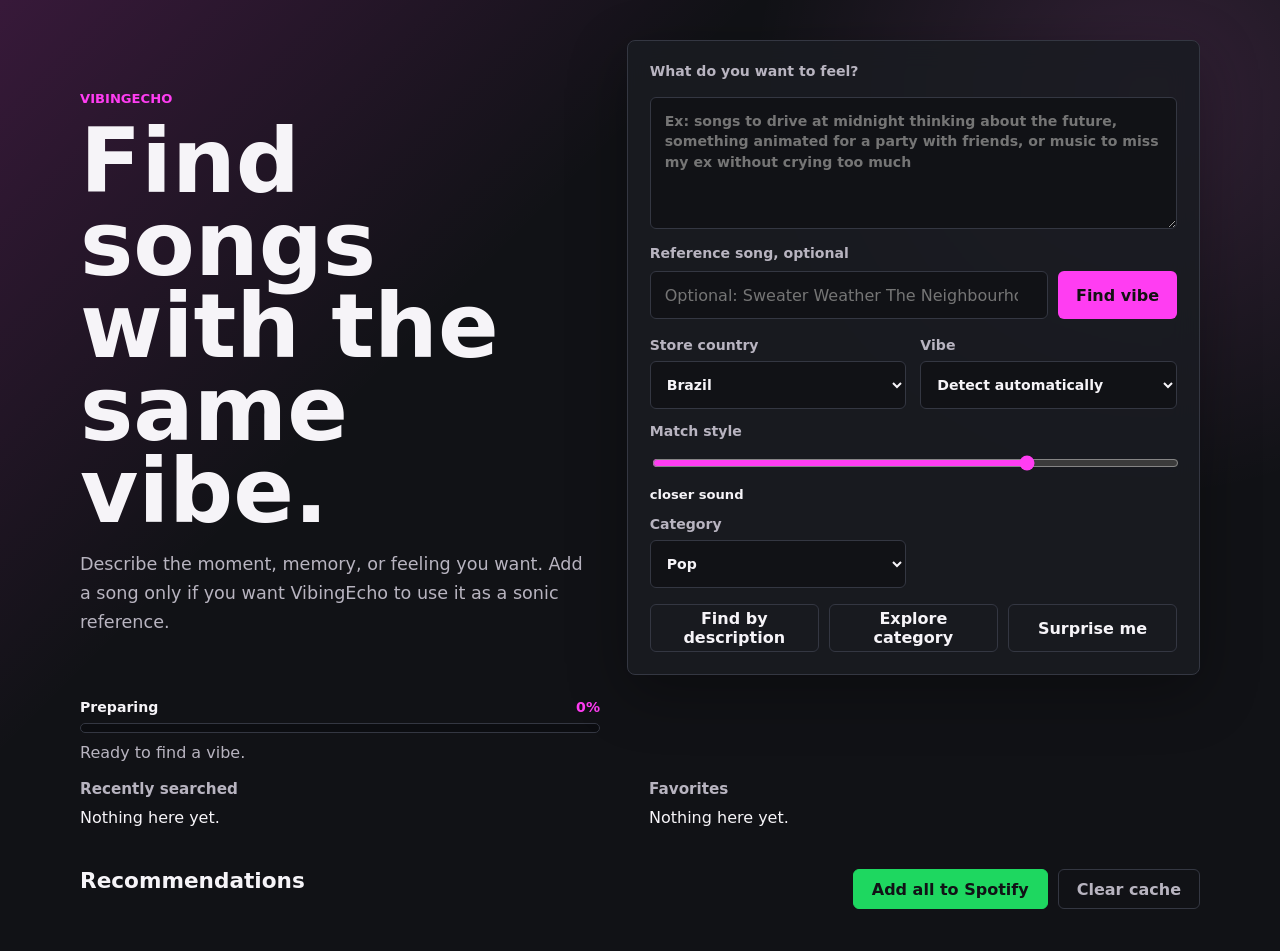
==== index.html @ 43f23a12 "Add files via upload" ====
<!doctype html>
<html lang="en">
  <head>
    <meta charset="UTF-8" />
    <meta name="viewport" content="width=device-width, initial-scale=1.0" />
    <title>VibingEcho</title>
    <link rel="stylesheet" href="styles.css" />
  </head>
  <body>
    <main class="app-shell">
      <section class="hero">
        <div class="hero-copy">
          <p class="eyebrow">VibingEcho</p>
          <h1>Find songs with the same vibe.</h1>
          <p>
            Describe the moment, memory, or feeling you want. Add a song only
            if you want VibingEcho to use it as a sonic reference.
          </p>
        </div>

        <form class="search-panel" id="recommendation-form">
          <label class="vibe-prompt-label" for="vibe-prompt">
            What do you want to feel?
            <textarea
              id="vibe-prompt"
              rows="5"
              placeholder="Ex: songs to drive at midnight thinking about the future, something animated for a party with friends, or music to miss my ex without crying too much"
            ></textarea>
          </label>

          <label for="music-query">Reference song, optional</label>
          <div class="search-row">
            <input
              id="music-query"
              name="query"
              type="search"
              autocomplete="off"
              placeholder="Optional: Sweater Weather The Neighbourhood"
            />
            <button type="submit">Find vibe</button>
          </div>

          <div class="controls">
            <label>
              Store country
              <select id="country">
                <option value="BR" selected>Brazil</option>
                <option value="US">United States</option>
                <option value="PT">Portugal</option>
                <option value="GB">United Kingdom</option>
                <option value="ES">Spain</option>
              </select>
            </label>

            <label>
              Vibe
              <select id="mood">
                <option value="auto" selected>Detect automatically</option>
                <option value="melancholic">Melancholic</option>
                <option value="romantic">Romantic</option>
                <option value="energetic">Energetic</option>
                <option value="calm">Calm</option>
                <option value="dark">Dark</option>
                <option value="bright">Bright</option>
                <option value="dreamy">Dreamy</option>
                <option value="nostalgic">Nostalgic</option>
                <option value="groovy">Groovy</option>
                <option value="aggressive">Aggressive</option>
                <option value="sensual">Sensual</option>
                <option value="cinematic">Cinematic</option>
                <option value="lonely">Lonely</option>
                <option value="euphoric">Euphoric</option>
              </select>
            </label>

            <label class="range-control">
              Match style
              <input id="similarity" type="range" min="0" max="100" value="72" />
              <span id="similarity-label">closer sound</span>
            </label>

            <label>
              Category
              <select id="category">
                <option value="pop">Pop</option>
                <option value="r&b">R&B / Soul</option>
                <option value="rock">Rock</option>
                <option value="hip-hop">Hip-Hop</option>
                <option value="dance">Dance / Electronic</option>
                <option value="indie">Indie / Alternative</option>
                <option value="latin">Latin</option>
                <option value="funk">Funk</option>
                <option value="disco">Disco</option>
                <option value="new-wave">New Wave</option>
                <option value="synth-pop">Synth Pop</option>
                <option value="trap">Trap</option>
                <option value="reggaeton">Reggaeton</option>
                <option value="mpb">MPB</option>
                <option value="jazz">Jazz</option>
                <option value="blues">Blues</option>
                <option value="folk">Folk</option>
                <option value="acoustic">Acoustic</option>
                <option value="ambient">Ambient</option>
                <option value="metal">Metal</option>
                <option value="punk">Punk</option>
                <option value="k-pop">K-Pop</option>
                <option value="soundtrack">Soundtrack</option>
                <option value="calm">Calm</option>
                <option value="dark">Dark</option>
                <option value="party">Party</option>
                <option value="workout">Workout</option>
                <option value="night-drive">Night Drive</option>
                <option value="heartbreak">Heartbreak</option>
              </select>
            </label>

          </div>
          <div class="quick-actions">
            <button id="vibe-prompt-button" type="button">Find by description</button>
            <button id="category-button" type="button">Explore category</button>
            <button id="surprise-button" type="button">Surprise me</button>
          </div>
        </form>
      </section>

      <section class="status-area" aria-live="polite">
        <div class="progress-wrap" id="progress-wrap" hidden>
          <div class="progress-meta">
            <span id="progress-label">Preparing</span>
            <strong id="progress-percent">0%</strong>
          </div>
          <div class="progress-track">
            <span id="progress-bar"></span>
          </div>
        </div>
        <p id="status-text">Ready to find a vibe.</p>
      </section>

      <section class="library-section">
        <div>
          <h2>Recently searched</h2>
          <div id="history-list" class="chip-list"></div>
        </div>
        <div>
          <h2>Favorites</h2>
          <div id="favorites-list" class="chip-list"></div>
        </div>
      </section>

      <section class="seed-section" id="seed-section" hidden>
        <h2>Found reference</h2>
        <div id="seed-card" class="seed-card"></div>
      </section>

      <section class="results-section">
        <div class="section-heading">
          <h2>Recommendations</h2>
          <div class="section-actions">
            <button id="spotify-playlist" type="button" title="Create a Spotify playlist">
              Add all to Spotify
            </button>
            <button id="clear-cache" type="button" title="Clear local cache">
              Clear cache
            </button>
          </div>
        </div>
        <div id="results" class="results-grid"></div>
      </section>
    </main>

    <template id="track-card-template">
      <article class="track-card">
        <img class="cover" alt="" />
        <div class="track-info">
          <div class="match-row">
            <span class="match-score"></span>
            <span class="mood-tag"></span>
          </div>
          <h3></h3>
          <p class="artist"></p>
          <p class="why"></p>
          <div class="vibe-bars"></div>
          <div class="actions">
            <audio controls preload="none"></audio>
            <div class="card-buttons">
              <button class="more-like" type="button">More like this</button>
              <button class="favorite" type="button">Save</button>
              <a target="_blank" rel="noreferrer">Open track</a>
            </div>
          </div>
          <small>Preview and cover from Deezer when available.</small>
        </div>
      </article>
    </template>

    <script src="app.js?v=vibingecho-vibe-prompt-v45"></script>
  </body>
</html>
---- styles.css ----
:root {
  color-scheme: dark;
  --bg: #111216;
  --panel: #1a1c22;
  --panel-strong: #242733;
  --text: #f6f4f8;
  --muted: #b8b4c0;
  --line: #343742;
  --accent: #ff3df2;
  --accent-strong: #ff78f6;
  --blue: #ff8af7;
  --green: #ff3df2;
  --shadow: 0 18px 60px rgba(0, 0, 0, 0.32);
  font-family:
    Inter, ui-sans-serif, system-ui, -apple-system, BlinkMacSystemFont, "Segoe UI",
    sans-serif;
}

* {
  box-sizing: border-box;
}

body {
  min-height: 100vh;
  margin: 0;
  background:
    linear-gradient(135deg, rgba(255, 61, 242, 0.16), transparent 34%),
    radial-gradient(circle at 90% 10%, rgba(255, 120, 246, 0.14), transparent 28%),
    var(--bg);
  color: var(--text);
}

button,
input,
select,
textarea {
  font: inherit;
}

.app-shell {
  width: min(1120px, calc(100% - 32px));
  margin: 0 auto;
  padding: 40px 0;
}

.hero {
  display: grid;
  grid-template-columns: minmax(0, 0.95fr) minmax(320px, 1.05fr);
  gap: 28px;
  align-items: end;
  min-height: 420px;
}

.hero-copy {
  padding-bottom: 20px;
}

.eyebrow {
  margin: 0 0 14px;
  color: var(--accent);
  font-size: 0.82rem;
  font-weight: 800;
  letter-spacing: 0;
  text-transform: uppercase;
}

h1,
h2,
h3,
p {
  margin-top: 0;
}

h1 {
  max-width: 640px;
  margin-bottom: 18px;
  font-size: clamp(2.8rem, 7vw, 6rem);
  line-height: 0.92;
  letter-spacing: 0;
}

.hero-copy p:last-child {
  max-width: 520px;
  color: var(--muted);
  font-size: 1.1rem;
  line-height: 1.65;
}

.search-panel {
  padding: 22px;
  background: rgba(26, 28, 34, 0.88);
  border: 1px solid var(--line);
  border-radius: 8px;
  box-shadow: var(--shadow);
  backdrop-filter: blur(14px);
}

.search-panel > label,
.controls label {
  display: grid;
  gap: 8px;
  color: var(--muted);
  font-size: 0.88rem;
  font-weight: 700;
}

.search-row {
  display: grid;
  grid-template-columns: 1fr auto;
  gap: 10px;
  margin-top: 10px;
}

input,
select,
textarea {
  width: 100%;
  min-height: 48px;
  color: var(--text);
  background: #111216;
  border: 1px solid var(--line);
  border-radius: 6px;
  outline: none;
}

input {
  padding: 0 14px;
}

textarea {
  min-height: 132px;
  margin-top: 10px;
  padding: 13px 14px;
  resize: vertical;
  line-height: 1.45;
}

input[type="range"] {
  min-height: 28px;
  padding: 0;
  accent-color: var(--accent);
}

select {
  padding: 0 12px;
}

input:focus,
select:focus,
textarea:focus {
  border-color: var(--blue);
  box-shadow: 0 0 0 3px rgba(255, 61, 242, 0.16);
}

button {
  min-height: 48px;
  padding: 0 18px;
  color: #121212;
  background: var(--accent);
  border: 0;
  border-radius: 6px;
  font-weight: 900;
  cursor: pointer;
}

button:hover {
  filter: brightness(1.06);
}

button:disabled {
  cursor: wait;
  opacity: 0.65;
}

.controls {
  display: grid;
  grid-template-columns: repeat(2, minmax(0, 1fr));
  gap: 14px;
  margin-top: 18px;
}

.range-control {
  grid-column: 1 / -1;
}

#similarity-label {
  color: var(--text);
  font-size: 0.82rem;
}

.quick-actions {
  display: grid;
  grid-template-columns: repeat(3, minmax(0, 1fr));
  gap: 10px;
  margin-top: 16px;
}

.vibe-prompt-label {
  margin-bottom: 16px;
}

.quick-actions button,
.card-buttons button {
  color: var(--text);
  background: transparent;
  border: 1px solid var(--line);
}

.toggle {
  grid-column: 1 / -1;
  grid-template-columns: auto 1fr;
  align-items: center;
  color: var(--text);
}

.toggle input {
  width: 18px;
  min-height: 18px;
  accent-color: var(--accent);
}

.status-area {
  min-height: 48px;
  margin-top: 24px;
  color: var(--muted);
}

.progress-wrap {
  display: grid;
  gap: 8px;
  max-width: 520px;
  margin-bottom: 10px;
}

.progress-meta {
  display: flex;
  justify-content: space-between;
  gap: 14px;
  color: var(--text);
  font-size: 0.88rem;
  font-weight: 800;
}

.progress-meta strong {
  color: var(--accent);
}

.progress-track {
  width: 100%;
  height: 10px;
  overflow: hidden;
  background: #0c0d11;
  border: 1px solid var(--line);
  border-radius: 999px;
}

.progress-track span {
  display: block;
  width: 0%;
  height: 100%;
  background: linear-gradient(90deg, var(--accent), var(--accent-strong));
  border-radius: inherit;
  transition: width 220ms ease;
}

.library-section {
  display: grid;
  grid-template-columns: repeat(2, minmax(0, 1fr));
  gap: 18px;
  margin-top: 18px;
}

.library-section h2 {
  margin-bottom: 10px;
  color: var(--muted);
  font-size: 0.95rem;
}

.chip-list {
  display: flex;
  min-height: 34px;
  flex-wrap: wrap;
  gap: 8px;
}

.chip-list button {
  min-height: 34px;
  padding: 0 11px;
  color: var(--text);
  background: var(--panel);
  border: 1px solid var(--line);
  font-size: 0.82rem;
}

.empty-chip {
  color: var(--muted);
  font-size: 0.85rem;
}

.seed-section,
.results-section {
  margin-top: 26px;
}

.section-heading {
  display: flex;
  gap: 16px;
  align-items: center;
  justify-content: space-between;
}

.section-actions {
  display: flex;
  flex-wrap: wrap;
  gap: 10px;
  justify-content: flex-end;
}

.section-heading button {
  min-height: 40px;
  color: var(--muted);
  background: transparent;
  border: 1px solid var(--line);
}

#spotify-playlist {
  color: #111216;
  background: #1ed760;
  border-color: #1ed760;
}

.seed-card,
.track-card {
  display: grid;
  grid-template-columns: 126px 1fr;
  gap: 18px;
  background: var(--panel);
  border: 1px solid var(--line);
  border-radius: 8px;
}

.seed-card {
  padding: 16px;
}

.results-grid {
  display: grid;
  grid-template-columns: repeat(2, minmax(0, 1fr));
  gap: 16px;
}

.track-card {
  min-height: 220px;
  overflow: hidden;
}

.cover {
  width: 100%;
  height: 100%;
  min-height: 220px;
  object-fit: cover;
  background: var(--panel-strong);
}

.prompt-art {
  display: grid;
  min-height: 220px;
  place-items: center;
  color: #111216;
  background:
    radial-gradient(circle at 70% 20%, rgba(255, 120, 246, 0.85), transparent 32%),
    linear-gradient(135deg, var(--accent), #5a5360);
  font-size: 2.2rem;
  font-weight: 950;
}

.prompt-tags {
  display: flex;
  flex-wrap: wrap;
  gap: 8px;
  margin-top: 12px;
}

.track-info {
  min-width: 0;
  padding: 16px 16px 16px 0;
}

.match-row {
  display: flex;
  flex-wrap: wrap;
  gap: 8px;
  margin-bottom: 10px;
}

.match-score,
.mood-tag,
.category-tag {
  display: inline-flex;
  align-items: center;
  min-height: 26px;
  padding: 0 9px;
  border-radius: 999px;
  font-size: 0.78rem;
  font-weight: 900;
}

.match-score {
  color: #121212;
  background: var(--green);
}

.mood-tag {
  color: var(--blue);
  background: rgba(255, 61, 242, 0.12);
}

.category-tag {
  color: var(--muted);
  background: rgba(255, 255, 255, 0.05);
  border: 1px solid var(--line);
}

h2 {
  font-size: 1.35rem;
}

h3 {
  margin-bottom: 5px;
  font-size: 1.18rem;
  line-height: 1.25;
  overflow-wrap: anywhere;
}

.artist,
.why {
  color: var(--muted);
  line-height: 1.45;
}

.artist {
  margin-bottom: 10px;
}

.why {
  min-height: 62px;
  margin-bottom: 14px;
  font-size: 0.92rem;
}

.actions {
  display: grid;
  gap: 10px;
}

.vibe-bars {
  display: grid;
  gap: 7px;
  margin: 12px 0 14px;
}

.vibe-meter {
  display: grid;
  grid-template-columns: 78px 1fr;
  gap: 8px;
  align-items: center;
  color: var(--muted);
  font-size: 0.78rem;
  font-weight: 800;
}

.meter-track {
  height: 7px;
  overflow: hidden;
  background: #101116;
  border: 1px solid var(--line);
  border-radius: 999px;
}

.meter-fill {
  height: 100%;
  width: var(--value);
  background: linear-gradient(90deg, var(--accent), var(--accent-strong));
}

.card-buttons {
  display: flex;
  flex-wrap: wrap;
  gap: 10px;
  align-items: center;
}

.card-buttons button,
.card-buttons a {
  display: inline-flex;
  align-items: center;
  min-height: 36px;
  padding: 0 11px;
  border-radius: 6px;
  font-size: 0.86rem;
}

.card-buttons a {
  border: 1px solid transparent;
}

audio {
  width: 100%;
  height: 36px;
}

a {
  color: var(--accent);
  font-weight: 800;
  text-decoration: none;
}

a:hover {
  text-decoration: underline;
}

small {
  display: block;
  margin-top: 10px;
  color: #8f877c;
  font-size: 0.76rem;
}

@media (max-width: 860px) {
  .hero,
  .results-grid,
  .library-section {
    grid-template-columns: 1fr;
  }

  .hero {
    min-height: auto;
  }
}

@media (max-width: 560px) {
  .app-shell {
    width: min(100% - 22px, 1120px);
    padding-top: 22px;
  }

  .search-row,
  .controls,
  .quick-actions,
  .seed-card,
  .track-card {
    grid-template-columns: 1fr;
  }

  .track-info {
    padding: 0 14px 16px;
  }

  .cover {
    aspect-ratio: 1 / 1;
    min-height: 0;
  }
}
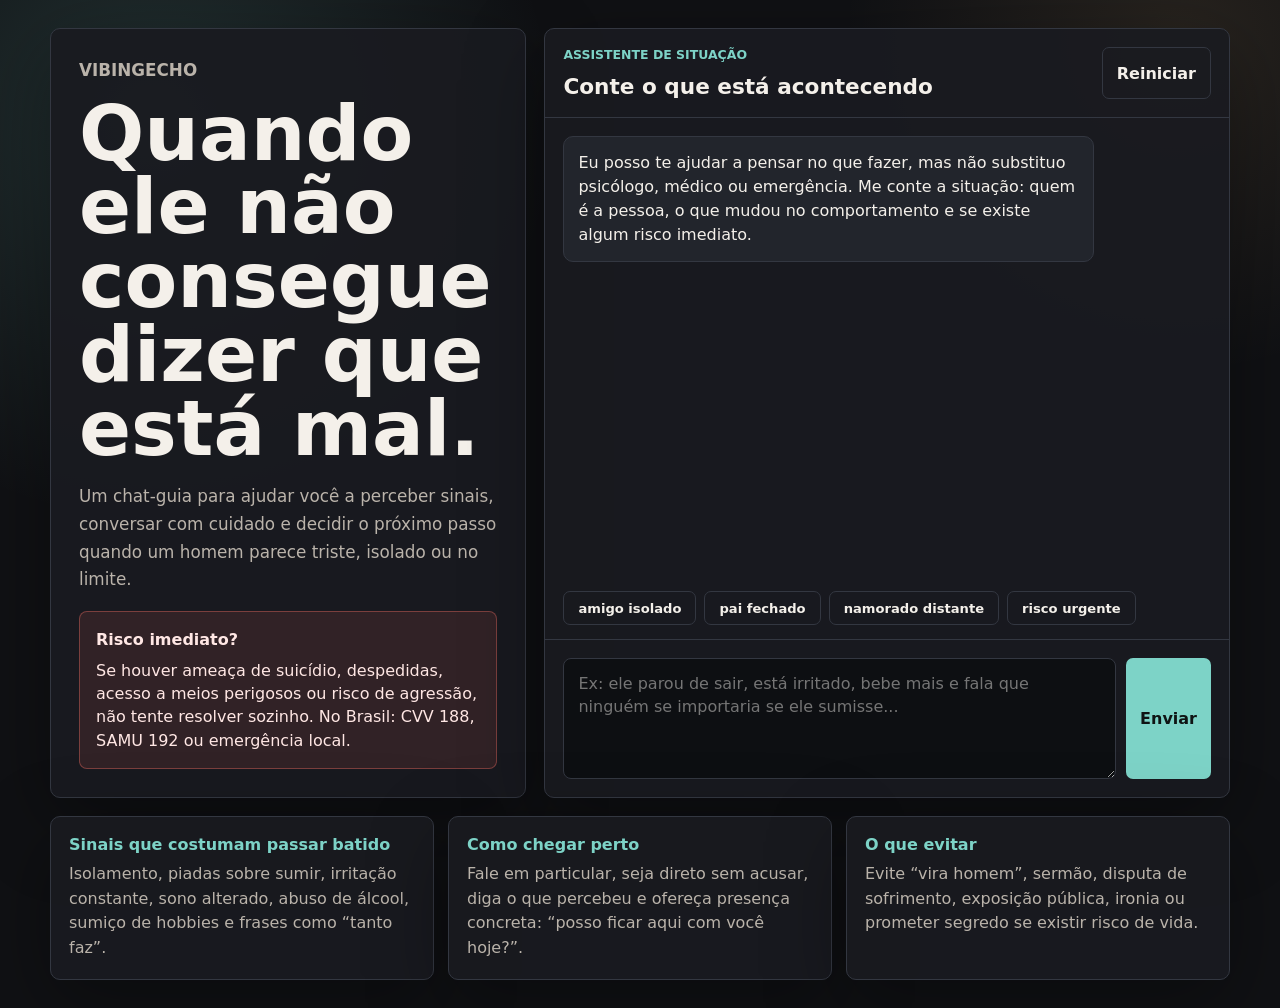
==== commit d91fdce1: "Add files via upload" ====
--- a/index.html
+++ b/index.html
@@ -1,198 +1,87 @@
 <!doctype html>
-<html lang="en">
+<html lang="pt-BR">
   <head>
     <meta charset="UTF-8" />
     <meta name="viewport" content="width=device-width, initial-scale=1.0" />
-    <title>VibingEcho</title>
+    <meta
+      name="description"
+      content="Um chat de apoio para reconhecer sinais de sofrimento emocional em homens e agir com cuidado."
+    />
+    <title>VibingEcho | Apoio silencioso</title>
     <link rel="stylesheet" href="styles.css" />
   </head>
   <body>
     <main class="app-shell">
-      <section class="hero">
-        <div class="hero-copy">
-          <p class="eyebrow">VibingEcho</p>
-          <h1>Find songs with the same vibe.</h1>
-          <p>
-            Describe the moment, memory, or feeling you want. Add a song only
-            if you want VibingEcho to use it as a sonic reference.
-          </p>
+      <section class="intro-panel" aria-label="Contexto do site">
+        <p class="eyebrow">VibingEcho</p>
+        <h1>Quando ele não consegue dizer que está mal.</h1>
+        <p>
+          Um chat-guia para ajudar você a perceber sinais, conversar com cuidado
+          e decidir o próximo passo quando um homem parece triste, isolado ou no limite.
+        </p>
+
+        <div class="urgent-box">
+          <strong>Risco imediato?</strong>
+          <span>
+            Se houver ameaça de suicídio, despedidas, acesso a meios perigosos ou
+            risco de agressão, não tente resolver sozinho. No Brasil: CVV 188,
+            SAMU 192 ou emergência local.
+          </span>
+        </div>
+      </section>
+
+      <section class="chat-shell" aria-label="Chat de apoio">
+        <div class="chat-header">
+          <div>
+            <p class="eyebrow">Assistente de situação</p>
+            <h2>Conte o que está acontecendo</h2>
+          </div>
+          <button id="reset-chat" type="button" title="Reiniciar conversa">Reiniciar</button>
         </div>
 
-        <form class="search-panel" id="recommendation-form">
-          <label class="vibe-prompt-label" for="vibe-prompt">
-            What do you want to feel?
-            <textarea
-              id="vibe-prompt"
-              rows="5"
-              placeholder="Ex: songs to drive at midnight thinking about the future, something animated for a party with friends, or music to miss my ex without crying too much"
-            ></textarea>
-          </label>
+        <div id="messages" class="messages" aria-live="polite"></div>
 
-          <label for="music-query">Reference song, optional</label>
-          <div class="search-row">
-            <input
-              id="music-query"
-              name="query"
-              type="search"
-              autocomplete="off"
-              placeholder="Optional: Sweater Weather The Neighbourhood"
-            />
-            <button type="submit">Find vibe</button>
-          </div>
+        <div class="quick-prompts" aria-label="Sugestões rápidas">
+          <button type="button" data-prompt="Meu amigo homem está muito quieto, se isolando e dizendo que está cansado de tudo.">
+            amigo isolado
+          </button>
+          <button type="button" data-prompt="Meu pai parece triste, irritado e nunca fala sobre o que sente.">
+            pai fechado
+          </button>
+          <button type="button" data-prompt="Meu namorado fala que está tudo bem, mas mudou completamente e parece sem esperança.">
+            namorado distante
+          </button>
+          <button type="button" data-prompt="Ele falou que queria sumir e eu não sei se é sério.">
+            risco urgente
+          </button>
+        </div>
 
-          <div class="controls">
-            <label>
-              Store country
-              <select id="country">
-                <option value="BR" selected>Brazil</option>
-                <option value="US">United States</option>
-                <option value="PT">Portugal</option>
-                <option value="GB">United Kingdom</option>
-                <option value="ES">Spain</option>
-              </select>
-            </label>
-
-            <label>
-              Vibe
-              <select id="mood">
-                <option value="auto" selected>Detect automatically</option>
-                <option value="melancholic">Melancholic</option>
-                <option value="romantic">Romantic</option>
-                <option value="energetic">Energetic</option>
-                <option value="calm">Calm</option>
-                <option value="dark">Dark</option>
-                <option value="bright">Bright</option>
-                <option value="dreamy">Dreamy</option>
-                <option value="nostalgic">Nostalgic</option>
-                <option value="groovy">Groovy</option>
-                <option value="aggressive">Aggressive</option>
-                <option value="sensual">Sensual</option>
-                <option value="cinematic">Cinematic</option>
-                <option value="lonely">Lonely</option>
-                <option value="euphoric">Euphoric</option>
-              </select>
-            </label>
-
-            <label class="range-control">
-              Match style
-              <input id="similarity" type="range" min="0" max="100" value="72" />
-              <span id="similarity-label">closer sound</span>
-            </label>
-
-            <label>
-              Category
-              <select id="category">
-                <option value="pop">Pop</option>
-                <option value="r&b">R&B / Soul</option>
-                <option value="rock">Rock</option>
-                <option value="hip-hop">Hip-Hop</option>
-                <option value="dance">Dance / Electronic</option>
-                <option value="indie">Indie / Alternative</option>
-                <option value="latin">Latin</option>
-                <option value="funk">Funk</option>
-                <option value="disco">Disco</option>
-                <option value="new-wave">New Wave</option>
-                <option value="synth-pop">Synth Pop</option>
-                <option value="trap">Trap</option>
-                <option value="reggaeton">Reggaeton</option>
-                <option value="mpb">MPB</option>
-                <option value="jazz">Jazz</option>
-                <option value="blues">Blues</option>
-                <option value="folk">Folk</option>
-                <option value="acoustic">Acoustic</option>
-                <option value="ambient">Ambient</option>
-                <option value="metal">Metal</option>
-                <option value="punk">Punk</option>
-                <option value="k-pop">K-Pop</option>
-                <option value="soundtrack">Soundtrack</option>
-                <option value="calm">Calm</option>
-                <option value="dark">Dark</option>
-                <option value="party">Party</option>
-                <option value="workout">Workout</option>
-                <option value="night-drive">Night Drive</option>
-                <option value="heartbreak">Heartbreak</option>
-              </select>
-            </label>
-
-          </div>
-          <div class="quick-actions">
-            <button id="vibe-prompt-button" type="button">Find by description</button>
-            <button id="category-button" type="button">Explore category</button>
-            <button id="surprise-button" type="button">Surprise me</button>
-          </div>
+        <form id="chat-form" class="composer">
+          <textarea
+            id="user-input"
+            rows="4"
+            placeholder="Ex: ele parou de sair, está irritado, bebe mais e fala que ninguém se importaria se ele sumisse..."
+          ></textarea>
+          <button type="submit">Enviar</button>
         </form>
       </section>
 
-      <section class="status-area" aria-live="polite">
-        <div class="progress-wrap" id="progress-wrap" hidden>
-          <div class="progress-meta">
-            <span id="progress-label">Preparing</span>
-            <strong id="progress-percent">0%</strong>
-          </div>
-          <div class="progress-track">
-            <span id="progress-bar"></span>
-          </div>
-        </div>
-        <p id="status-text">Ready to find a vibe.</p>
-      </section>
-
-      <section class="library-section">
-        <div>
-          <h2>Recently searched</h2>
-          <div id="history-list" class="chip-list"></div>
-        </div>
-        <div>
-          <h2>Favorites</h2>
-          <div id="favorites-list" class="chip-list"></div>
-        </div>
-      </section>
-
-      <section class="seed-section" id="seed-section" hidden>
-        <h2>Found reference</h2>
-        <div id="seed-card" class="seed-card"></div>
-      </section>
-
-      <section class="results-section">
-        <div class="section-heading">
-          <h2>Recommendations</h2>
-          <div class="section-actions">
-            <button id="spotify-playlist" type="button" title="Create a Spotify playlist">
-              Add all to Spotify
-            </button>
-            <button id="clear-cache" type="button" title="Clear local cache">
-              Clear cache
-            </button>
-          </div>
-        </div>
-        <div id="results" class="results-grid"></div>
+      <section class="guide-grid" aria-label="Guias rápidos">
+        <article>
+          <h3>Sinais que costumam passar batido</h3>
+          <p>Isolamento, piadas sobre sumir, irritação constante, sono alterado, abuso de álcool, sumiço de hobbies e frases como “tanto faz”.</p>
+        </article>
+        <article>
+          <h3>Como chegar perto</h3>
+          <p>Fale em particular, seja direto sem acusar, diga o que percebeu e ofereça presença concreta: “posso ficar aqui com você hoje?”.</p>
+        </article>
+        <article>
+          <h3>O que evitar</h3>
+          <p>Evite “vira homem”, sermão, disputa de sofrimento, exposição pública, ironia ou prometer segredo se existir risco de vida.</p>
+        </article>
       </section>
     </main>
 
-    <template id="track-card-template">
-      <article class="track-card">
-        <img class="cover" alt="" />
-        <div class="track-info">
-          <div class="match-row">
-            <span class="match-score"></span>
-            <span class="mood-tag"></span>
-          </div>
-          <h3></h3>
-          <p class="artist"></p>
-          <p class="why"></p>
-          <div class="vibe-bars"></div>
-          <div class="actions">
-            <audio controls preload="none"></audio>
-            <div class="card-buttons">
-              <button class="more-like" type="button">More like this</button>
-              <button class="favorite" type="button">Save</button>
-              <a target="_blank" rel="noreferrer">Open track</a>
-            </div>
-          </div>
-          <small>Preview and cover from Deezer when available.</small>
-        </div>
-      </article>
-    </template>
-
-    <script src="app.js?v=vibingecho-vibe-prompt-v45"></script>
+    <script src="app.js?v=apoio-silencioso-v1"></script>
   </body>
 </html>
--- a/styles.css
+++ b/styles.css
@@ -1,19 +1,16 @@
 :root {
   color-scheme: dark;
-  --bg: #111216;
-  --panel: #1a1c22;
-  --panel-strong: #242733;
-  --text: #f6f4f8;
-  --muted: #b8b4c0;
-  --line: #343742;
-  --accent: #ff3df2;
-  --accent-strong: #ff78f6;
-  --blue: #ff8af7;
-  --green: #ff3df2;
-  --shadow: 0 18px 60px rgba(0, 0, 0, 0.32);
-  font-family:
-    Inter, ui-sans-serif, system-ui, -apple-system, BlinkMacSystemFont, "Segoe UI",
-    sans-serif;
+  --bg: #101114;
+  --panel: #191b20;
+  --panel-2: #22252c;
+  --text: #f4f0ea;
+  --muted: #bab3aa;
+  --line: #333741;
+  --accent: #7dd3c7;
+  --danger: #ff7168;
+  --warm: #f6c177;
+  --shadow: 0 24px 80px rgba(0, 0, 0, 0.34);
+  font-family: Inter, ui-sans-serif, system-ui, -apple-system, BlinkMacSystemFont, "Segoe UI", sans-serif;
 }
 
 * {
@@ -24,43 +21,48 @@
   min-height: 100vh;
   margin: 0;
   background:
-    linear-gradient(135deg, rgba(255, 61, 242, 0.16), transparent 34%),
-    radial-gradient(circle at 90% 10%, rgba(255, 120, 246, 0.14), transparent 28%),
+    radial-gradient(circle at 12% 12%, rgba(125, 211, 199, 0.16), transparent 28%),
+    radial-gradient(circle at 92% 4%, rgba(246, 193, 119, 0.1), transparent 22%),
     var(--bg);
   color: var(--text);
 }
 
 button,
-input,
-select,
 textarea {
   font: inherit;
 }
 
 .app-shell {
-  width: min(1120px, calc(100% - 32px));
+  width: min(1180px, calc(100% - 28px));
   margin: 0 auto;
-  padding: 40px 0;
-}
-
-.hero {
-  display: grid;
-  grid-template-columns: minmax(0, 0.95fr) minmax(320px, 1.05fr);
-  gap: 28px;
-  align-items: end;
-  min-height: 420px;
-}
-
-.hero-copy {
-  padding-bottom: 20px;
+  padding: 28px 0;
+  display: grid;
+  grid-template-columns: 0.82fr 1.18fr;
+  gap: 18px;
+}
+
+.intro-panel,
+.chat-shell,
+.guide-grid article {
+  background: rgba(25, 27, 32, 0.92);
+  border: 1px solid var(--line);
+  border-radius: 10px;
+  box-shadow: var(--shadow);
+}
+
+.intro-panel {
+  min-height: 640px;
+  padding: 28px;
+  display: flex;
+  flex-direction: column;
+  justify-content: space-between;
 }
 
 .eyebrow {
-  margin: 0 0 14px;
+  margin: 0 0 12px;
   color: var(--accent);
-  font-size: 0.82rem;
-  font-weight: 800;
-  letter-spacing: 0;
+  font-size: 0.78rem;
+  font-weight: 900;
   text-transform: uppercase;
 }
 
@@ -72,492 +74,183 @@
 }
 
 h1 {
-  max-width: 640px;
   margin-bottom: 18px;
-  font-size: clamp(2.8rem, 7vw, 6rem);
-  line-height: 0.92;
-  letter-spacing: 0;
-}
-
-.hero-copy p:last-child {
-  max-width: 520px;
+  font-size: clamp(2.4rem, 6vw, 4.8rem);
+  line-height: 0.96;
+}
+
+.intro-panel > p {
   color: var(--muted);
-  font-size: 1.1rem;
+  font-size: 1.05rem;
   line-height: 1.65;
 }
 
-.search-panel {
-  padding: 22px;
-  background: rgba(26, 28, 34, 0.88);
-  border: 1px solid var(--line);
+.urgent-box {
+  display: grid;
+  gap: 8px;
+  padding: 16px;
+  background: rgba(255, 113, 104, 0.11);
+  border: 1px solid rgba(255, 113, 104, 0.36);
   border-radius: 8px;
-  box-shadow: var(--shadow);
-  backdrop-filter: blur(14px);
-}
-
-.search-panel > label,
-.controls label {
-  display: grid;
+  color: #ffe7e4;
+  line-height: 1.45;
+}
+
+.chat-shell {
+  min-height: 640px;
+  display: grid;
+  grid-template-rows: auto 1fr auto auto;
+  overflow: hidden;
+}
+
+.chat-header {
+  display: flex;
+  justify-content: space-between;
+  gap: 12px;
+  padding: 18px;
+  border-bottom: 1px solid var(--line);
+}
+
+.chat-header h2 {
+  margin-bottom: 0;
+  font-size: 1.35rem;
+}
+
+button {
+  min-height: 42px;
+  padding: 0 14px;
+  color: #0f1414;
+  background: var(--accent);
+  border: 0;
+  border-radius: 7px;
+  font-weight: 900;
+  cursor: pointer;
+}
+
+#reset-chat,
+.quick-prompts button {
+  color: var(--text);
+  background: transparent;
+  border: 1px solid var(--line);
+}
+
+.messages {
+  padding: 18px;
+  display: flex;
+  flex-direction: column;
+  gap: 12px;
+  overflow-y: auto;
+}
+
+.message {
+  max-width: min(82%, 720px);
+  padding: 14px;
+  border-radius: 10px;
+  line-height: 1.5;
+}
+
+.message.bot {
+  align-self: flex-start;
+  background: var(--panel-2);
+  border: 1px solid var(--line);
+}
+
+.message.user {
+  align-self: flex-end;
+  color: #0f1414;
+  background: var(--accent);
+}
+
+.message strong {
+  color: var(--warm);
+}
+
+.message.user strong {
+  color: #0f1414;
+}
+
+.message ul {
+  margin: 8px 0 0;
+  padding-left: 20px;
+}
+
+.quick-prompts {
+  display: flex;
+  flex-wrap: wrap;
   gap: 8px;
-  color: var(--muted);
-  font-size: 0.88rem;
-  font-weight: 700;
-}
-
-.search-row {
+  padding: 0 18px 14px;
+}
+
+.quick-prompts button {
+  min-height: 34px;
+  font-size: 0.82rem;
+}
+
+.composer {
   display: grid;
   grid-template-columns: 1fr auto;
   gap: 10px;
-  margin-top: 10px;
-}
-
-input,
-select,
+  padding: 18px;
+  border-top: 1px solid var(--line);
+}
+
 textarea {
   width: 100%;
-  min-height: 48px;
-  color: var(--text);
-  background: #111216;
-  border: 1px solid var(--line);
-  border-radius: 6px;
-  outline: none;
-}
-
-input {
-  padding: 0 14px;
-}
-
-textarea {
-  min-height: 132px;
-  margin-top: 10px;
+  min-height: 88px;
   padding: 13px 14px;
   resize: vertical;
+  color: var(--text);
+  background: #0d0f12;
+  border: 1px solid var(--line);
+  border-radius: 8px;
+  outline: none;
   line-height: 1.45;
 }
 
-input[type="range"] {
-  min-height: 28px;
-  padding: 0;
-  accent-color: var(--accent);
-}
-
-select {
-  padding: 0 12px;
-}
-
-input:focus,
-select:focus,
 textarea:focus {
-  border-color: var(--blue);
-  box-shadow: 0 0 0 3px rgba(255, 61, 242, 0.16);
-}
-
-button {
-  min-height: 48px;
-  padding: 0 18px;
-  color: #121212;
-  background: var(--accent);
-  border: 0;
-  border-radius: 6px;
-  font-weight: 900;
-  cursor: pointer;
-}
-
-button:hover {
-  filter: brightness(1.06);
-}
-
-button:disabled {
-  cursor: wait;
-  opacity: 0.65;
-}
-
-.controls {
-  display: grid;
-  grid-template-columns: repeat(2, minmax(0, 1fr));
+  border-color: var(--accent);
+  box-shadow: 0 0 0 3px rgba(125, 211, 199, 0.14);
+}
+
+.guide-grid {
+  grid-column: 1 / -1;
+  display: grid;
+  grid-template-columns: repeat(3, minmax(0, 1fr));
   gap: 14px;
-  margin-top: 18px;
-}
-
-.range-control {
-  grid-column: 1 / -1;
-}
-
-#similarity-label {
-  color: var(--text);
-  font-size: 0.82rem;
-}
-
-.quick-actions {
-  display: grid;
-  grid-template-columns: repeat(3, minmax(0, 1fr));
-  gap: 10px;
-  margin-top: 16px;
-}
-
-.vibe-prompt-label {
-  margin-bottom: 16px;
-}
-
-.quick-actions button,
-.card-buttons button {
-  color: var(--text);
-  background: transparent;
-  border: 1px solid var(--line);
-}
-
-.toggle {
-  grid-column: 1 / -1;
-  grid-template-columns: auto 1fr;
-  align-items: center;
-  color: var(--text);
-}
-
-.toggle input {
-  width: 18px;
-  min-height: 18px;
-  accent-color: var(--accent);
-}
-
-.status-area {
-  min-height: 48px;
-  margin-top: 24px;
+}
+
+.guide-grid article {
+  padding: 18px;
+}
+
+.guide-grid h3 {
+  margin-bottom: 8px;
+  color: var(--accent);
+  font-size: 1rem;
+}
+
+.guide-grid p {
+  margin-bottom: 0;
   color: var(--muted);
-}
-
-.progress-wrap {
-  display: grid;
-  gap: 8px;
-  max-width: 520px;
-  margin-bottom: 10px;
-}
-
-.progress-meta {
-  display: flex;
-  justify-content: space-between;
-  gap: 14px;
-  color: var(--text);
-  font-size: 0.88rem;
-  font-weight: 800;
-}
-
-.progress-meta strong {
-  color: var(--accent);
-}
-
-.progress-track {
-  width: 100%;
-  height: 10px;
-  overflow: hidden;
-  background: #0c0d11;
-  border: 1px solid var(--line);
-  border-radius: 999px;
-}
-
-.progress-track span {
-  display: block;
-  width: 0%;
-  height: 100%;
-  background: linear-gradient(90deg, var(--accent), var(--accent-strong));
-  border-radius: inherit;
-  transition: width 220ms ease;
-}
-
-.library-section {
-  display: grid;
-  grid-template-columns: repeat(2, minmax(0, 1fr));
-  gap: 18px;
-  margin-top: 18px;
-}
-
-.library-section h2 {
-  margin-bottom: 10px;
-  color: var(--muted);
-  font-size: 0.95rem;
-}
-
-.chip-list {
-  display: flex;
-  min-height: 34px;
-  flex-wrap: wrap;
-  gap: 8px;
-}
-
-.chip-list button {
-  min-height: 34px;
-  padding: 0 11px;
-  color: var(--text);
-  background: var(--panel);
-  border: 1px solid var(--line);
-  font-size: 0.82rem;
-}
-
-.empty-chip {
-  color: var(--muted);
-  font-size: 0.85rem;
-}
-
-.seed-section,
-.results-section {
-  margin-top: 26px;
-}
-
-.section-heading {
-  display: flex;
-  gap: 16px;
-  align-items: center;
-  justify-content: space-between;
-}
-
-.section-actions {
-  display: flex;
-  flex-wrap: wrap;
-  gap: 10px;
-  justify-content: flex-end;
-}
-
-.section-heading button {
-  min-height: 40px;
-  color: var(--muted);
-  background: transparent;
-  border: 1px solid var(--line);
-}
-
-#spotify-playlist {
-  color: #111216;
-  background: #1ed760;
-  border-color: #1ed760;
-}
-
-.seed-card,
-.track-card {
-  display: grid;
-  grid-template-columns: 126px 1fr;
-  gap: 18px;
-  background: var(--panel);
-  border: 1px solid var(--line);
-  border-radius: 8px;
-}
-
-.seed-card {
-  padding: 16px;
-}
-
-.results-grid {
-  display: grid;
-  grid-template-columns: repeat(2, minmax(0, 1fr));
-  gap: 16px;
-}
-
-.track-card {
-  min-height: 220px;
-  overflow: hidden;
-}
-
-.cover {
-  width: 100%;
-  height: 100%;
-  min-height: 220px;
-  object-fit: cover;
-  background: var(--panel-strong);
-}
-
-.prompt-art {
-  display: grid;
-  min-height: 220px;
-  place-items: center;
-  color: #111216;
-  background:
-    radial-gradient(circle at 70% 20%, rgba(255, 120, 246, 0.85), transparent 32%),
-    linear-gradient(135deg, var(--accent), #5a5360);
-  font-size: 2.2rem;
-  font-weight: 950;
-}
-
-.prompt-tags {
-  display: flex;
-  flex-wrap: wrap;
-  gap: 8px;
-  margin-top: 12px;
-}
-
-.track-info {
-  min-width: 0;
-  padding: 16px 16px 16px 0;
-}
-
-.match-row {
-  display: flex;
-  flex-wrap: wrap;
-  gap: 8px;
-  margin-bottom: 10px;
-}
-
-.match-score,
-.mood-tag,
-.category-tag {
-  display: inline-flex;
-  align-items: center;
-  min-height: 26px;
-  padding: 0 9px;
-  border-radius: 999px;
-  font-size: 0.78rem;
-  font-weight: 900;
-}
-
-.match-score {
-  color: #121212;
-  background: var(--green);
-}
-
-.mood-tag {
-  color: var(--blue);
-  background: rgba(255, 61, 242, 0.12);
-}
-
-.category-tag {
-  color: var(--muted);
-  background: rgba(255, 255, 255, 0.05);
-  border: 1px solid var(--line);
-}
-
-h2 {
-  font-size: 1.35rem;
-}
-
-h3 {
-  margin-bottom: 5px;
-  font-size: 1.18rem;
-  line-height: 1.25;
-  overflow-wrap: anywhere;
-}
-
-.artist,
-.why {
-  color: var(--muted);
-  line-height: 1.45;
-}
-
-.artist {
-  margin-bottom: 10px;
-}
-
-.why {
-  min-height: 62px;
-  margin-bottom: 14px;
-  font-size: 0.92rem;
-}
-
-.actions {
-  display: grid;
-  gap: 10px;
-}
-
-.vibe-bars {
-  display: grid;
-  gap: 7px;
-  margin: 12px 0 14px;
-}
-
-.vibe-meter {
-  display: grid;
-  grid-template-columns: 78px 1fr;
-  gap: 8px;
-  align-items: center;
-  color: var(--muted);
-  font-size: 0.78rem;
-  font-weight: 800;
-}
-
-.meter-track {
-  height: 7px;
-  overflow: hidden;
-  background: #101116;
-  border: 1px solid var(--line);
-  border-radius: 999px;
-}
-
-.meter-fill {
-  height: 100%;
-  width: var(--value);
-  background: linear-gradient(90deg, var(--accent), var(--accent-strong));
-}
-
-.card-buttons {
-  display: flex;
-  flex-wrap: wrap;
-  gap: 10px;
-  align-items: center;
-}
-
-.card-buttons button,
-.card-buttons a {
-  display: inline-flex;
-  align-items: center;
-  min-height: 36px;
-  padding: 0 11px;
-  border-radius: 6px;
-  font-size: 0.86rem;
-}
-
-.card-buttons a {
-  border: 1px solid transparent;
-}
-
-audio {
-  width: 100%;
-  height: 36px;
-}
-
-a {
-  color: var(--accent);
-  font-weight: 800;
-  text-decoration: none;
-}
-
-a:hover {
-  text-decoration: underline;
-}
-
-small {
-  display: block;
-  margin-top: 10px;
-  color: #8f877c;
-  font-size: 0.76rem;
-}
-
-@media (max-width: 860px) {
-  .hero,
-  .results-grid,
-  .library-section {
+  line-height: 1.55;
+}
+
+@media (max-width: 900px) {
+  .app-shell,
+  .guide-grid {
     grid-template-columns: 1fr;
   }
 
-  .hero {
+  .intro-panel,
+  .chat-shell {
     min-height: auto;
   }
-}
-
-@media (max-width: 560px) {
-  .app-shell {
-    width: min(100% - 22px, 1120px);
-    padding-top: 22px;
-  }
-
-  .search-row,
-  .controls,
-  .quick-actions,
-  .seed-card,
-  .track-card {
+
+  .composer {
     grid-template-columns: 1fr;
   }
 
-  .track-info {
-    padding: 0 14px 16px;
-  }
-
-  .cover {
-    aspect-ratio: 1 / 1;
-    min-height: 0;
-  }
-}
+  .message {
+    max-width: 100%;
+  }
+}
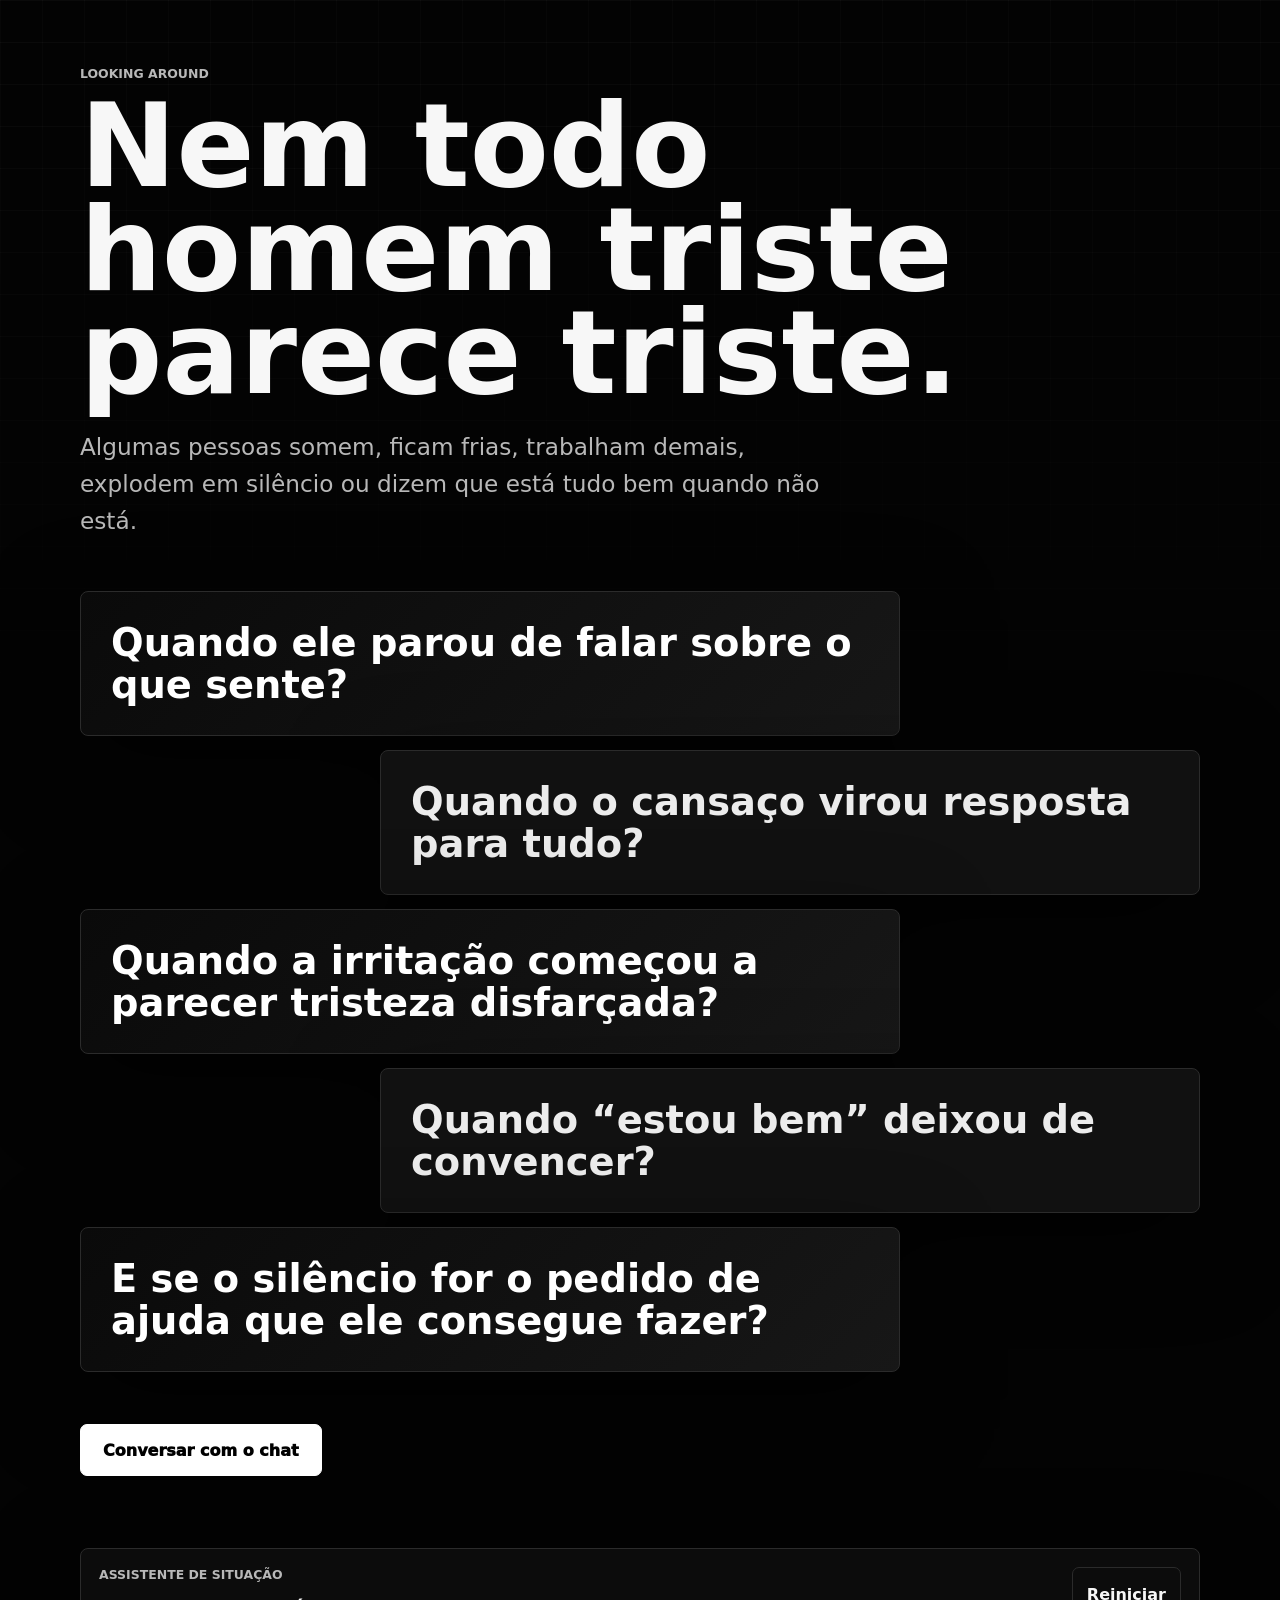
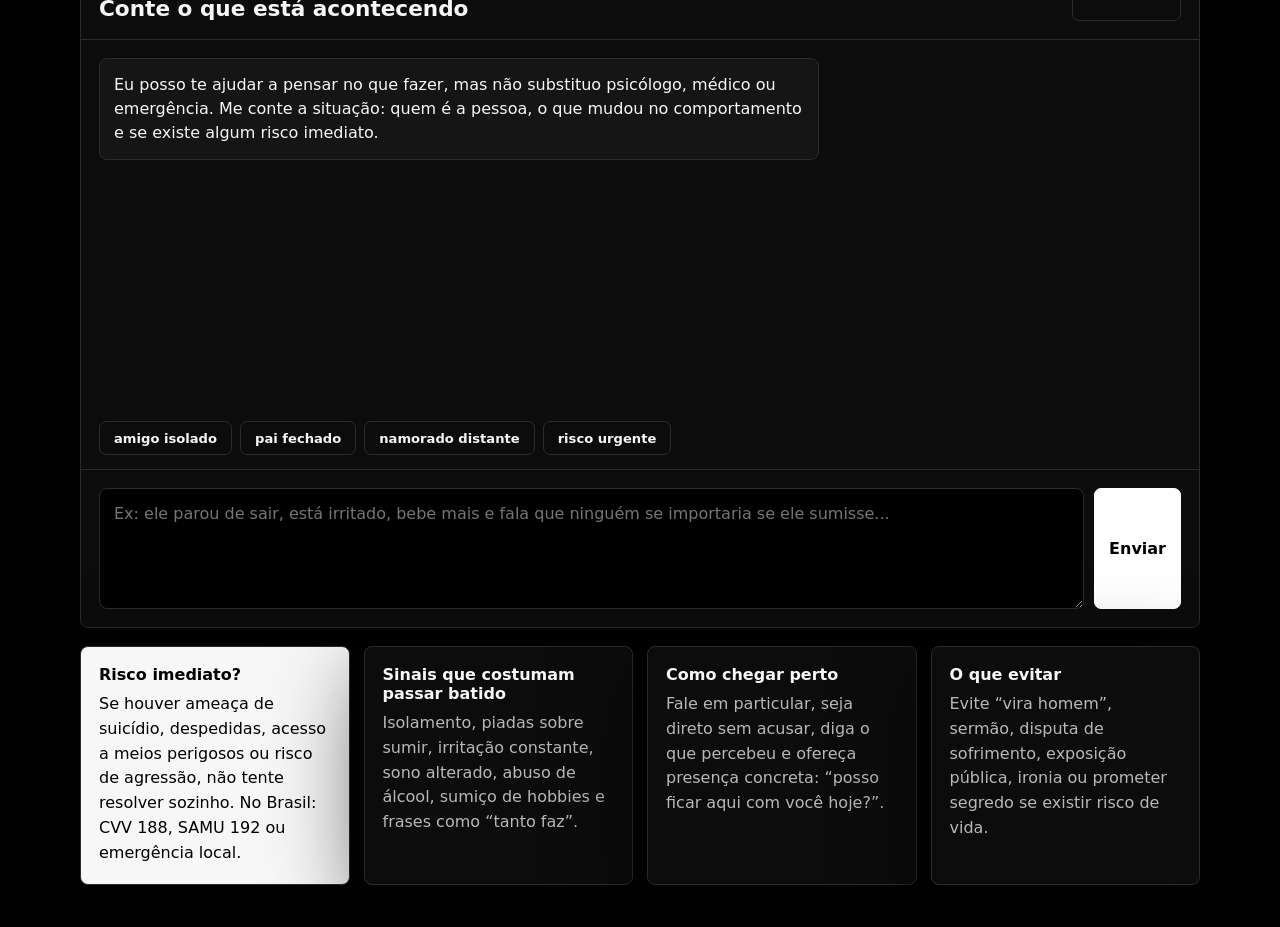
==== commit 7f996f60: "Add files via upload" ====
--- a/index.html
+++ b/index.html
@@ -7,30 +7,33 @@
       name="description"
       content="Um chat de apoio para reconhecer sinais de sofrimento emocional em homens e agir com cuidado."
     />
-    <title>VibingEcho | Apoio silencioso</title>
+    <title>Looking around | Apoio silencioso</title>
     <link rel="stylesheet" href="styles.css" />
   </head>
   <body>
     <main class="app-shell">
-      <section class="intro-panel" aria-label="Contexto do site">
-        <p class="eyebrow">VibingEcho</p>
-        <h1>Quando ele não consegue dizer que está mal.</h1>
-        <p>
-          Um chat-guia para ajudar você a perceber sinais, conversar com cuidado
-          e decidir o próximo passo quando um homem parece triste, isolado ou no limite.
-        </p>
+      <section class="hero-panel" aria-label="Perguntas sobre saúde mental masculina">
+        <div class="hero-copy">
+          <p class="eyebrow">Looking around</p>
+          <h1>Nem todo homem triste parece triste.</h1>
+          <p>
+            Algumas pessoas somem, ficam frias, trabalham demais, explodem em silêncio
+            ou dizem que está tudo bem quando não está.
+          </p>
+        </div>
 
-        <div class="urgent-box">
-          <strong>Risco imediato?</strong>
-          <span>
-            Se houver ameaça de suicídio, despedidas, acesso a meios perigosos ou
-            risco de agressão, não tente resolver sozinho. No Brasil: CVV 188,
-            SAMU 192 ou emergência local.
-          </span>
+        <div class="question-stack" aria-label="Questionamentos">
+          <p>Quando ele parou de falar sobre o que sente?</p>
+          <p>Quando o cansaço virou resposta para tudo?</p>
+          <p>Quando a irritação começou a parecer tristeza disfarçada?</p>
+          <p>Quando “estou bem” deixou de convencer?</p>
+          <p>E se o silêncio for o pedido de ajuda que ele consegue fazer?</p>
         </div>
+
+        <a class="chat-cta" href="#chat">Conversar com o chat</a>
       </section>
 
-      <section class="chat-shell" aria-label="Chat de apoio">
+      <section id="chat" class="chat-shell" aria-label="Chat de apoio">
         <div class="chat-header">
           <div>
             <p class="eyebrow">Assistente de situação</p>
@@ -67,6 +70,10 @@
       </section>
 
       <section class="guide-grid" aria-label="Guias rápidos">
+        <article class="urgent-card">
+          <h3>Risco imediato?</h3>
+          <p>Se houver ameaça de suicídio, despedidas, acesso a meios perigosos ou risco de agressão, não tente resolver sozinho. No Brasil: CVV 188, SAMU 192 ou emergência local.</p>
+        </article>
         <article>
           <h3>Sinais que costumam passar batido</h3>
           <p>Isolamento, piadas sobre sumir, irritação constante, sono alterado, abuso de álcool, sumiço de hobbies e frases como “tanto faz”.</p>
--- a/styles.css
+++ b/styles.css
@@ -1,30 +1,44 @@
 :root {
   color-scheme: dark;
-  --bg: #101114;
-  --panel: #191b20;
-  --panel-2: #22252c;
-  --text: #f4f0ea;
-  --muted: #bab3aa;
-  --line: #333741;
-  --accent: #7dd3c7;
-  --danger: #ff7168;
-  --warm: #f6c177;
-  --shadow: 0 24px 80px rgba(0, 0, 0, 0.34);
+  --bg: #030303;
+  --panel: #0d0d0d;
+  --panel-2: #151515;
+  --text: #f7f7f7;
+  --muted: #b8b8b8;
+  --soft: #777;
+  --line: #2b2b2b;
+  --white: #ffffff;
+  --black: #000000;
+  --shadow: 0 28px 90px rgba(0, 0, 0, 0.62);
   font-family: Inter, ui-sans-serif, system-ui, -apple-system, BlinkMacSystemFont, "Segoe UI", sans-serif;
 }
 
 * {
   box-sizing: border-box;
+}
+
+html {
+  scroll-behavior: smooth;
 }
 
 body {
   min-height: 100vh;
   margin: 0;
+  background: var(--bg);
+  color: var(--text);
+}
+
+body::before {
+  position: fixed;
+  inset: 0;
+  z-index: -1;
+  pointer-events: none;
+  content: "";
   background:
-    radial-gradient(circle at 12% 12%, rgba(125, 211, 199, 0.16), transparent 28%),
-    radial-gradient(circle at 92% 4%, rgba(246, 193, 119, 0.1), transparent 22%),
-    var(--bg);
-  color: var(--text);
+    linear-gradient(rgba(255, 255, 255, 0.035) 1px, transparent 1px),
+    linear-gradient(90deg, rgba(255, 255, 255, 0.025) 1px, transparent 1px);
+  background-size: 42px 42px;
+  mask-image: linear-gradient(to bottom, rgba(0, 0, 0, 0.9), transparent 86%);
 }
 
 button,
@@ -33,36 +47,29 @@
 }
 
 .app-shell {
-  width: min(1180px, calc(100% - 28px));
+  width: min(1120px, calc(100% - 30px));
   margin: 0 auto;
-  padding: 28px 0;
-  display: grid;
-  grid-template-columns: 0.82fr 1.18fr;
-  gap: 18px;
-}
-
-.intro-panel,
-.chat-shell,
-.guide-grid article {
-  background: rgba(25, 27, 32, 0.92);
-  border: 1px solid var(--line);
-  border-radius: 10px;
-  box-shadow: var(--shadow);
-}
-
-.intro-panel {
-  min-height: 640px;
-  padding: 28px;
-  display: flex;
-  flex-direction: column;
-  justify-content: space-between;
+  padding: 24px 0 42px;
+}
+
+.hero-panel {
+  min-height: 100vh;
+  display: grid;
+  align-content: center;
+  gap: 52px;
+  padding: 42px 0 72px;
+}
+
+.hero-copy {
+  max-width: 900px;
 }
 
 .eyebrow {
-  margin: 0 0 12px;
-  color: var(--accent);
+  margin: 0 0 14px;
+  color: var(--muted);
   font-size: 0.78rem;
   font-weight: 900;
+  letter-spacing: 0;
   text-transform: uppercase;
 }
 
@@ -74,30 +81,77 @@
 }
 
 h1 {
-  margin-bottom: 18px;
-  font-size: clamp(2.4rem, 6vw, 4.8rem);
-  line-height: 0.96;
-}
-
-.intro-panel > p {
+  max-width: 980px;
+  margin-bottom: 22px;
+  font-size: clamp(3.2rem, 9vw, 8.4rem);
+  line-height: 0.9;
+}
+
+.hero-copy p:not(.eyebrow) {
+  max-width: 760px;
+  margin-bottom: 0;
   color: var(--muted);
-  font-size: 1.05rem;
-  line-height: 1.65;
-}
-
-.urgent-box {
-  display: grid;
-  gap: 8px;
-  padding: 16px;
-  background: rgba(255, 113, 104, 0.11);
-  border: 1px solid rgba(255, 113, 104, 0.36);
+  font-size: clamp(1.05rem, 2vw, 1.45rem);
+  line-height: 1.6;
+}
+
+.question-stack {
+  display: grid;
+  gap: 14px;
+}
+
+.question-stack p {
+  width: min(820px, 100%);
+  margin: 0;
+  padding: clamp(18px, 3vw, 30px);
+  color: var(--white);
+  background: linear-gradient(135deg, #0a0a0a, #171717);
+  border: 1px solid var(--line);
   border-radius: 8px;
-  color: #ffe7e4;
-  line-height: 1.45;
+  box-shadow: var(--shadow);
+  font-size: clamp(1.28rem, 3vw, 2.4rem);
+  font-weight: 900;
+  line-height: 1.08;
+}
+
+.question-stack p:nth-child(even) {
+  justify-self: end;
+  color: #ececec;
+  background: #111;
+}
+
+.chat-cta {
+  width: fit-content;
+  min-height: 52px;
+  display: inline-flex;
+  align-items: center;
+  justify-content: center;
+  padding: 0 22px;
+  color: var(--black);
+  background: var(--white);
+  border: 1px solid var(--white);
+  border-radius: 7px;
+  font-weight: 950;
+  text-decoration: none;
+}
+
+.chat-cta:focus-visible,
+button:focus-visible,
+textarea:focus-visible {
+  outline: 3px solid var(--white);
+  outline-offset: 3px;
+}
+
+.chat-shell,
+.guide-grid article {
+  background: rgba(13, 13, 13, 0.94);
+  border: 1px solid var(--line);
+  border-radius: 8px;
+  box-shadow: var(--shadow);
 }
 
 .chat-shell {
-  min-height: 640px;
+  min-height: 680px;
   display: grid;
   grid-template-rows: auto 1fr auto auto;
   overflow: hidden;
@@ -119,9 +173,9 @@
 button {
   min-height: 42px;
   padding: 0 14px;
-  color: #0f1414;
-  background: var(--accent);
-  border: 0;
+  color: var(--black);
+  background: var(--white);
+  border: 1px solid var(--white);
   border-radius: 7px;
   font-weight: 900;
   cursor: pointer;
@@ -132,6 +186,11 @@
   color: var(--text);
   background: transparent;
   border: 1px solid var(--line);
+}
+
+#reset-chat:hover,
+.quick-prompts button:hover {
+  border-color: var(--white);
 }
 
 .messages {
@@ -145,28 +204,29 @@
 .message {
   max-width: min(82%, 720px);
   padding: 14px;
-  border-radius: 10px;
+  border-radius: 8px;
   line-height: 1.5;
 }
 
 .message.bot {
   align-self: flex-start;
+  color: var(--text);
   background: var(--panel-2);
   border: 1px solid var(--line);
 }
 
 .message.user {
   align-self: flex-end;
-  color: #0f1414;
-  background: var(--accent);
+  color: var(--black);
+  background: var(--white);
 }
 
 .message strong {
-  color: var(--warm);
+  color: var(--white);
 }
 
 .message.user strong {
-  color: #0f1414;
+  color: var(--black);
 }
 
 .message ul {
@@ -200,7 +260,7 @@
   padding: 13px 14px;
   resize: vertical;
   color: var(--text);
-  background: #0d0f12;
+  background: var(--black);
   border: 1px solid var(--line);
   border-radius: 8px;
   outline: none;
@@ -208,15 +268,14 @@
 }
 
 textarea:focus {
-  border-color: var(--accent);
-  box-shadow: 0 0 0 3px rgba(125, 211, 199, 0.14);
+  border-color: var(--white);
 }
 
 .guide-grid {
-  grid-column: 1 / -1;
-  display: grid;
-  grid-template-columns: repeat(3, minmax(0, 1fr));
+  display: grid;
+  grid-template-columns: repeat(4, minmax(0, 1fr));
   gap: 14px;
+  padding-top: 18px;
 }
 
 .guide-grid article {
@@ -225,7 +284,7 @@
 
 .guide-grid h3 {
   margin-bottom: 8px;
-  color: var(--accent);
+  color: var(--text);
   font-size: 1rem;
 }
 
@@ -235,21 +294,31 @@
   line-height: 1.55;
 }
 
+.urgent-card {
+  background: #f7f7f7 !important;
+  color: var(--black);
+}
+
+.urgent-card h3,
+.urgent-card p {
+  color: var(--black);
+}
+
 @media (max-width: 900px) {
-  .app-shell,
+  .hero-panel {
+    min-height: auto;
+    padding-top: 34px;
+  }
+
+  .chat-shell {
+    min-height: 620px;
+  }
+
+  .composer,
   .guide-grid {
     grid-template-columns: 1fr;
   }
 
-  .intro-panel,
-  .chat-shell {
-    min-height: auto;
-  }
-
-  .composer {
-    grid-template-columns: 1fr;
-  }
-
   .message {
     max-width: 100%;
   }
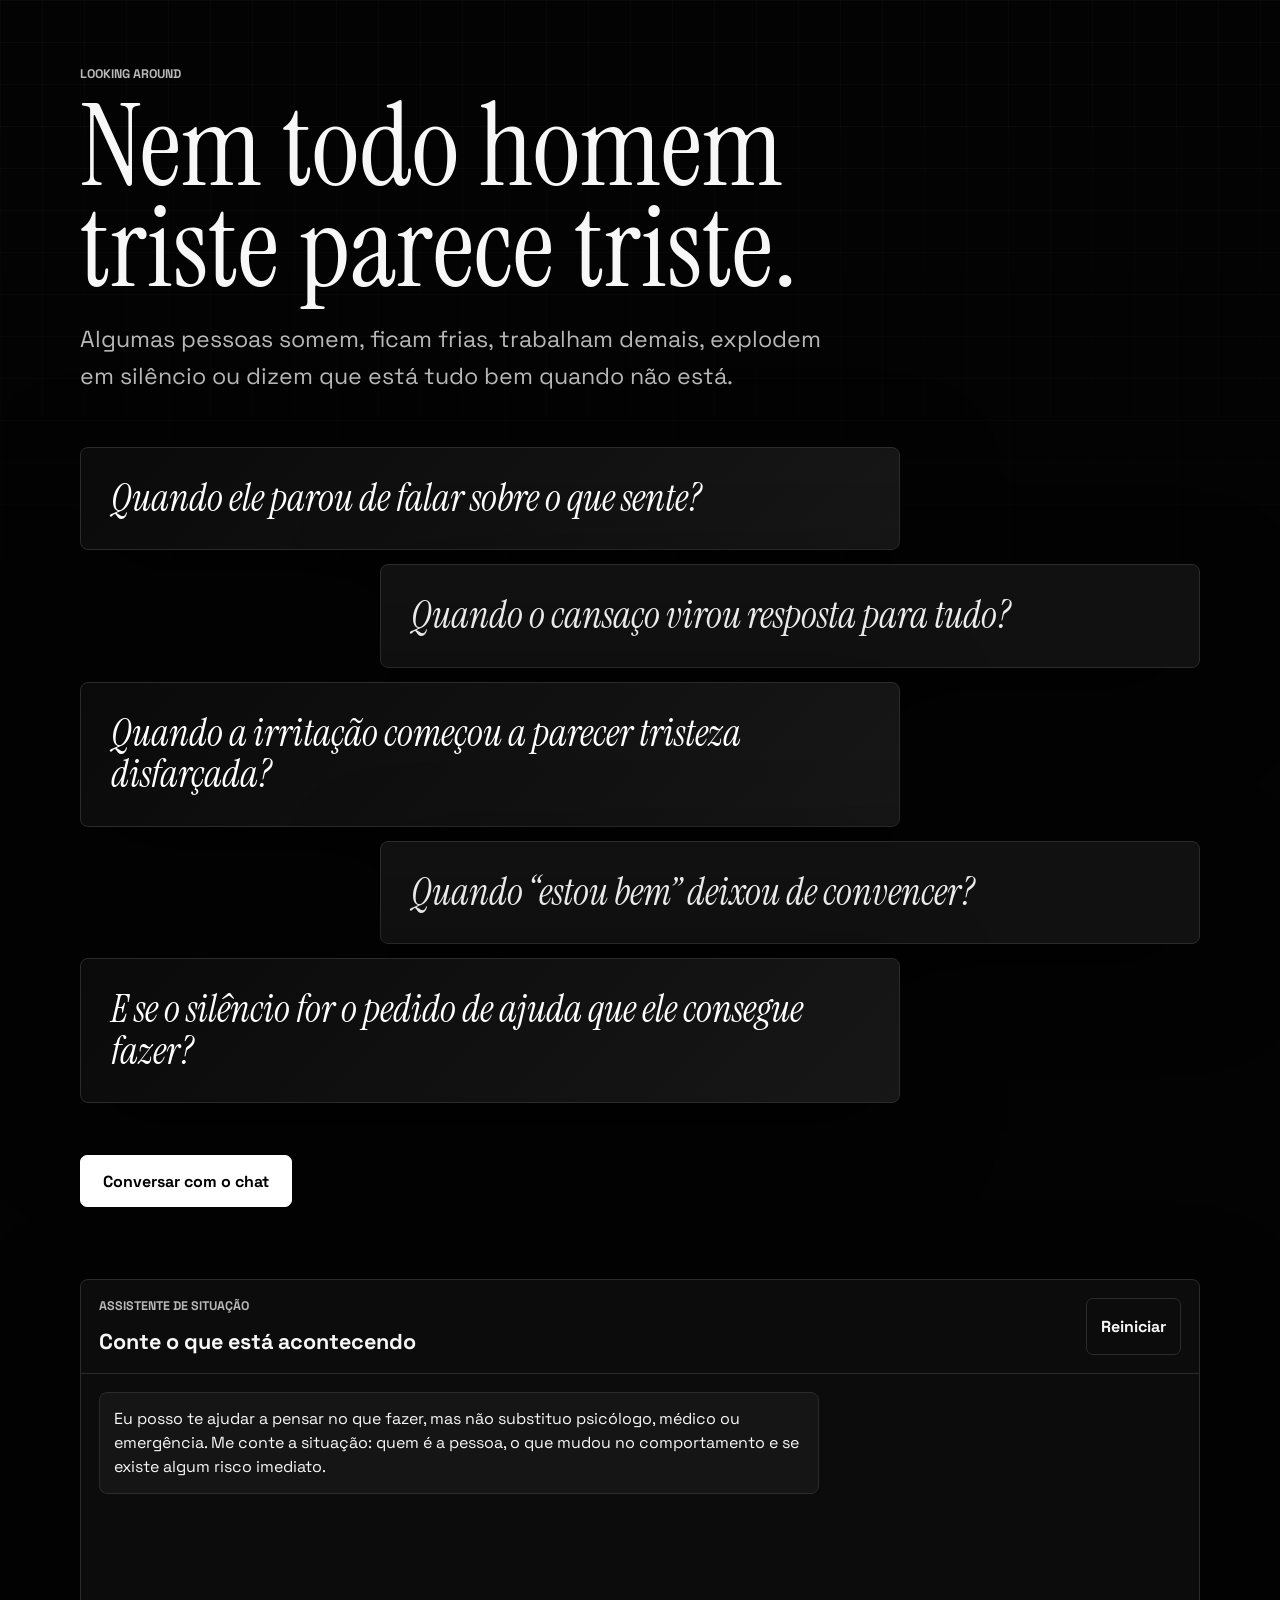
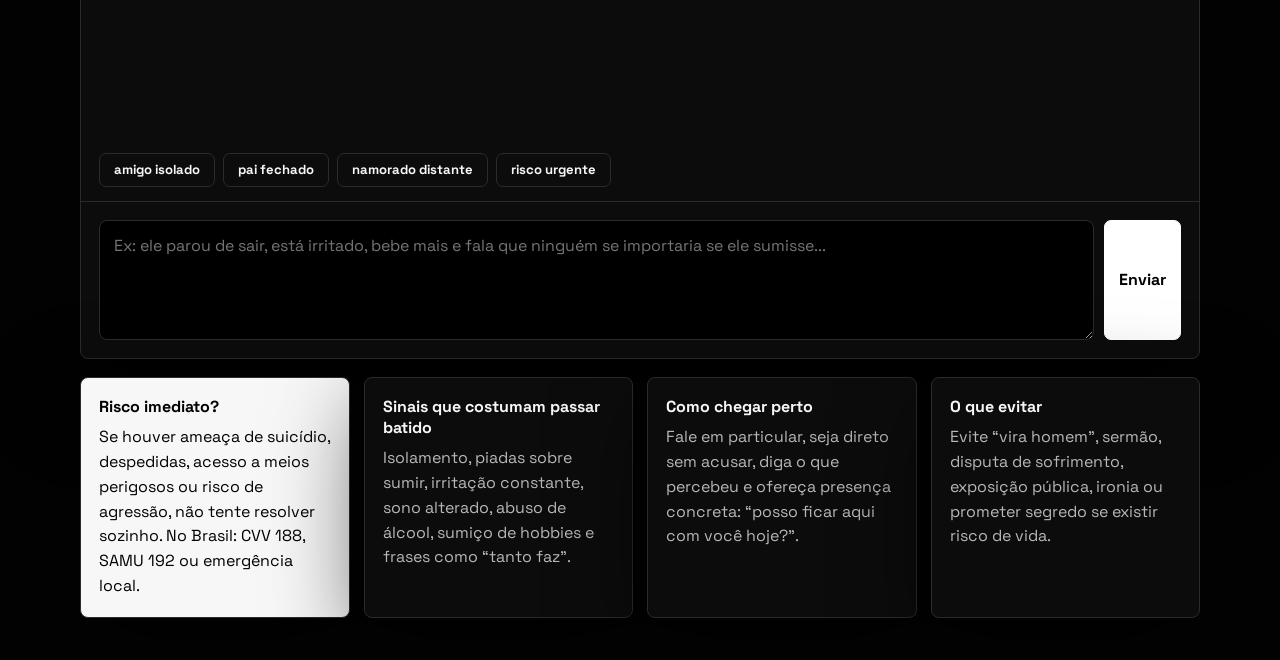
==== commit ed07fa4d: "Add files via upload" ====
--- a/index.html
+++ b/index.html
@@ -8,6 +8,12 @@
       content="Um chat de apoio para reconhecer sinais de sofrimento emocional em homens e agir com cuidado."
     />
     <title>Looking around | Apoio silencioso</title>
+    <link rel="preconnect" href="https://fonts.googleapis.com" />
+    <link rel="preconnect" href="https://fonts.gstatic.com" crossorigin />
+    <link
+      href="https://fonts.googleapis.com/css2?family=Instrument+Serif:ital@0;1&family=Space+Grotesk:wght@400;600;700&display=swap"
+      rel="stylesheet"
+    />
     <link rel="stylesheet" href="styles.css" />
   </head>
   <body>
--- a/styles.css
+++ b/styles.css
@@ -10,7 +10,7 @@
   --white: #ffffff;
   --black: #000000;
   --shadow: 0 28px 90px rgba(0, 0, 0, 0.62);
-  font-family: Inter, ui-sans-serif, system-ui, -apple-system, BlinkMacSystemFont, "Segoe UI", sans-serif;
+  font-family: "Space Grotesk", ui-sans-serif, system-ui, -apple-system, BlinkMacSystemFont, "Segoe UI", sans-serif;
 }
 
 * {
@@ -83,8 +83,10 @@
 h1 {
   max-width: 980px;
   margin-bottom: 22px;
+  font-family: "Instrument Serif", Georgia, serif;
   font-size: clamp(3.2rem, 9vw, 8.4rem);
-  line-height: 0.9;
+  font-weight: 400;
+  line-height: 0.88;
 }
 
 .hero-copy p:not(.eyebrow) {
@@ -109,8 +111,10 @@
   border: 1px solid var(--line);
   border-radius: 8px;
   box-shadow: var(--shadow);
+  font-family: "Instrument Serif", Georgia, serif;
   font-size: clamp(1.28rem, 3vw, 2.4rem);
-  font-weight: 900;
+  font-style: italic;
+  font-weight: 400;
   line-height: 1.08;
 }
 
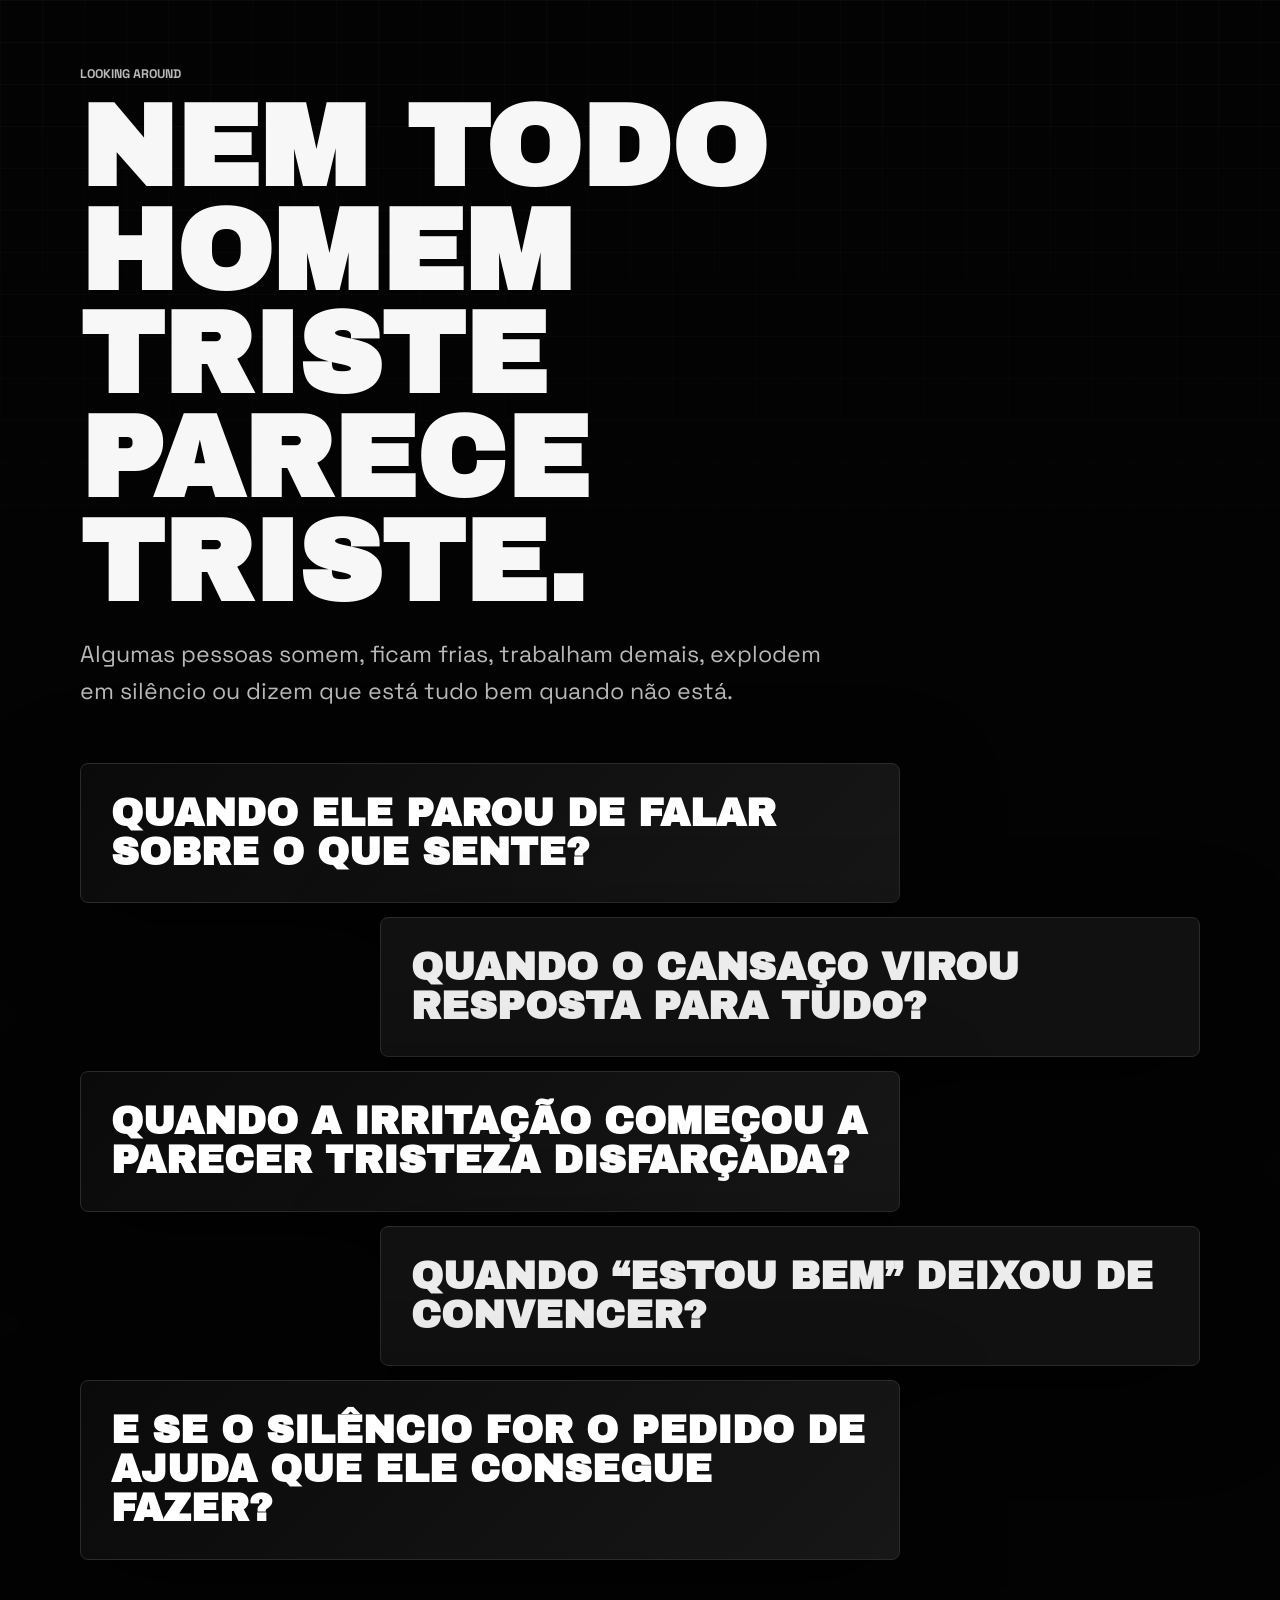
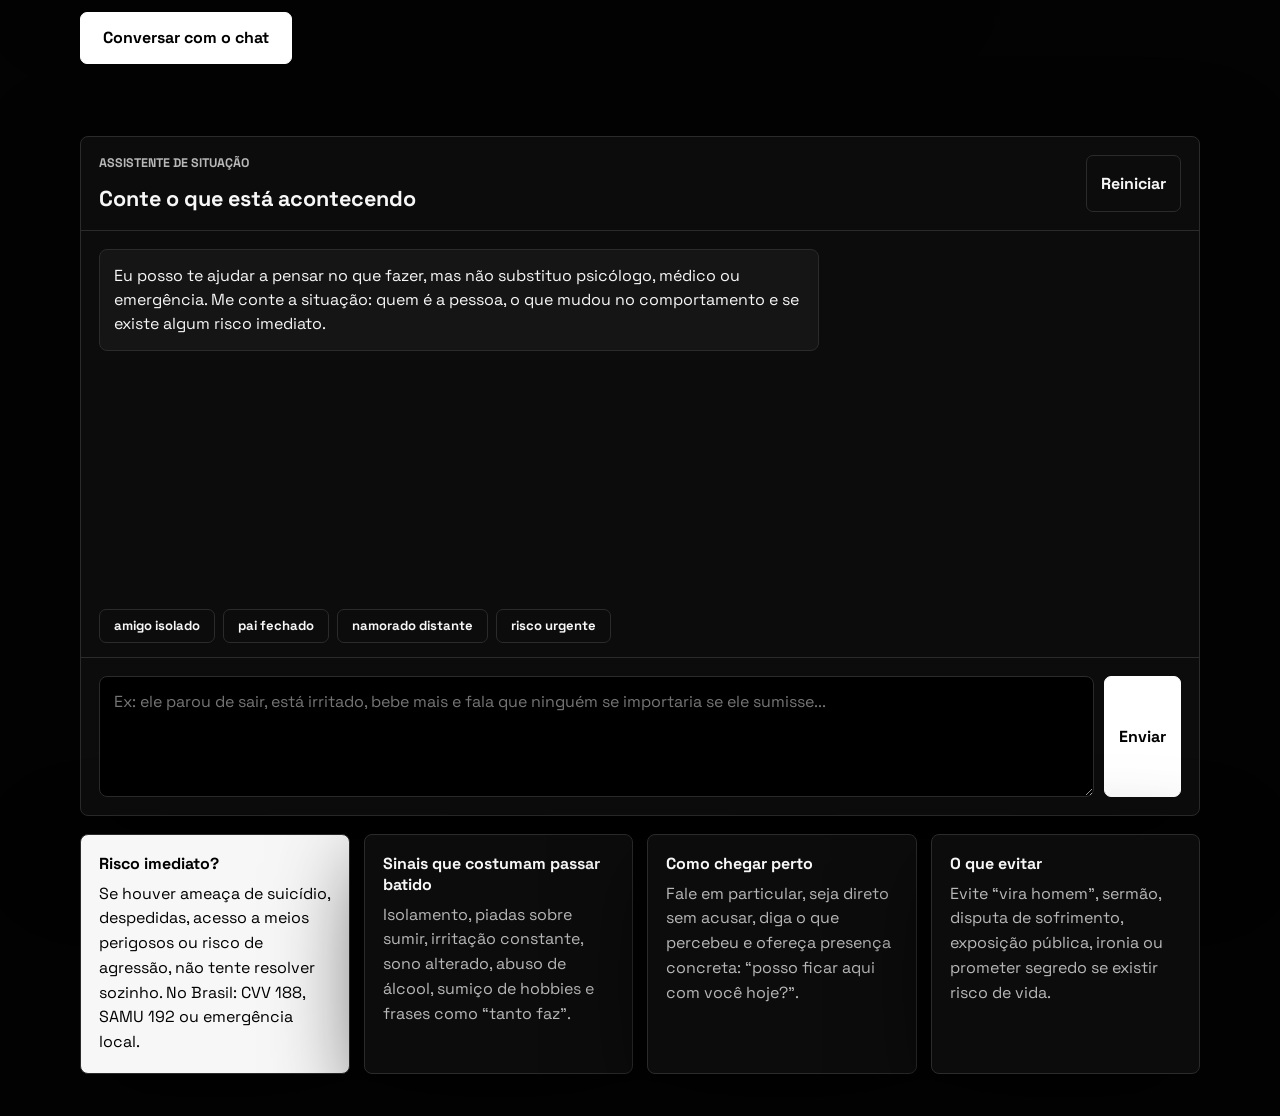
==== commit e0e75939: "Add files via upload" ====
--- a/index.html
+++ b/index.html
@@ -11,7 +11,7 @@
     <link rel="preconnect" href="https://fonts.googleapis.com" />
     <link rel="preconnect" href="https://fonts.gstatic.com" crossorigin />
     <link
-      href="https://fonts.googleapis.com/css2?family=Instrument+Serif:ital@0;1&family=Space+Grotesk:wght@400;600;700&display=swap"
+      href="https://fonts.googleapis.com/css2?family=Archivo+Black&family=Space+Grotesk:wght@400;600;700&display=swap"
       rel="stylesheet"
     />
     <link rel="stylesheet" href="styles.css" />
--- a/styles.css
+++ b/styles.css
@@ -83,10 +83,11 @@
 h1 {
   max-width: 980px;
   margin-bottom: 22px;
-  font-family: "Instrument Serif", Georgia, serif;
+  font-family: "Archivo Black", Impact, sans-serif;
   font-size: clamp(3.2rem, 9vw, 8.4rem);
-  font-weight: 400;
-  line-height: 0.88;
+  font-weight: 900;
+  line-height: 0.9;
+  text-transform: uppercase;
 }
 
 .hero-copy p:not(.eyebrow) {
@@ -111,11 +112,12 @@
   border: 1px solid var(--line);
   border-radius: 8px;
   box-shadow: var(--shadow);
-  font-family: "Instrument Serif", Georgia, serif;
+  font-family: "Archivo Black", Impact, sans-serif;
   font-size: clamp(1.28rem, 3vw, 2.4rem);
-  font-style: italic;
-  font-weight: 400;
-  line-height: 1.08;
+  font-style: normal;
+  font-weight: 900;
+  line-height: 1.02;
+  text-transform: uppercase;
 }
 
 .question-stack p:nth-child(even) {
